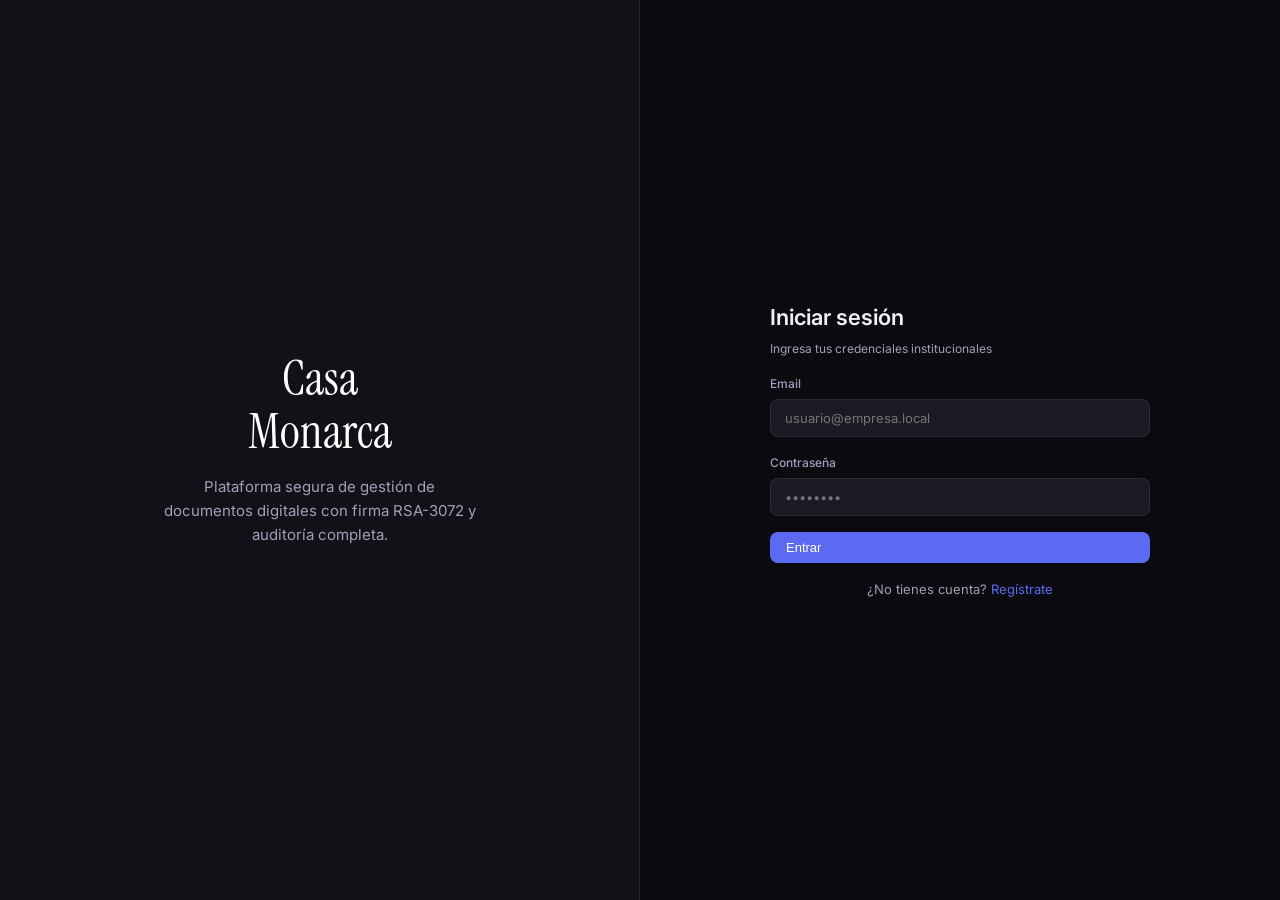
==== frontend/index.html @ 6facdf74 "Initial commit: Casa Monarca v2 MVP - PHP 8.2 + MySQL + Docker + RSA-3072" ====
<!DOCTYPE html>
<html lang="es">
<head>
  <meta charset="UTF-8" />
  <meta name="viewport" content="width=device-width, initial-scale=1.0" />
  <title>Casa Monarca — Acceso</title>
  <link rel="stylesheet" href="css/styles.css" />
</head>
<body>
<div class="auth-page">
  <!-- Branding -->
  <div class="auth-brand">
    <div class="auth-wordmark">Casa<br>Monarca</div>
    <p class="auth-tagline">Plataforma segura de gestión de documentos digitales con firma RSA-3072 y auditoría completa.</p>
  </div>

  <!-- Panel de formulario -->
  <div class="auth-form-panel">
    <!-- LOGIN -->
    <form class="auth-form" id="login-form">
      <div>
        <h2>Iniciar sesión</h2>
        <p class="text-muted text-sm">Ingresa tus credenciales institucionales</p>
      </div>
      <div class="form-group">
        <label class="form-label">Email</label>
        <input type="email" class="form-input" id="login-email" placeholder="usuario@empresa.local" required />
      </div>
      <div class="form-group">
        <label class="form-label">Contraseña</label>
        <input type="password" class="form-input" id="login-pass" placeholder="••••••••" required />
      </div>
      <button type="submit" class="btn btn-primary" id="login-btn">Entrar</button>
      <p class="auth-switch">¿No tienes cuenta? <a href="#" id="show-register">Regístrate</a></p>
    </form>

    <!-- REGISTER -->
    <form class="auth-form hidden" id="register-form">
      <div>
        <h2>Crear cuenta</h2>
        <p class="text-muted text-sm">Completa tus datos para registrarte</p>
      </div>
      <div class="form-group">
        <label class="form-label">Nombre completo</label>
        <input type="text" class="form-input" id="reg-nombre" placeholder="Tu nombre" required />
      </div>
      <div class="form-group">
        <label class="form-label">Email</label>
        <input type="email" class="form-input" id="reg-email" placeholder="usuario@empresa.local" required />
      </div>
      <div class="form-group">
        <label class="form-label">Contraseña (mínimo 8 caracteres)</label>
        <input type="password" class="form-input" id="reg-pass" placeholder="••••••••" minlength="8" required />
      </div>
      <button type="submit" class="btn btn-primary" id="register-btn">Registrarse</button>
      <p class="auth-switch">¿Ya tienes cuenta? <a href="#" id="show-login">Inicia sesión</a></p>
    </form>
  </div>
</div>

<div id="toast-container"></div>

<script type="module">
  import { auth, toast } from './js/api.js';

  // Redirigir si ya está autenticado
  auth.session().then(d => {
    if (d?.data?.usuario) window.location.href = 'dashboard.html';
  }).catch(() => {});

  const loginForm    = document.getElementById('login-form');
  const registerForm = document.getElementById('register-form');

  document.getElementById('show-register').addEventListener('click', e => {
    e.preventDefault(); loginForm.classList.add('hidden'); registerForm.classList.remove('hidden');
  });
  document.getElementById('show-login').addEventListener('click', e => {
    e.preventDefault(); registerForm.classList.add('hidden'); loginForm.classList.remove('hidden');
  });

  loginForm.addEventListener('submit', async e => {
    e.preventDefault();
    const btn = document.getElementById('login-btn');
    btn.disabled = true; btn.textContent = 'Ingresando...';
    try {
      await auth.login(
        document.getElementById('login-email').value,
        document.getElementById('login-pass').value
      );
      window.location.href = 'dashboard.html';
    } catch (err) {
      toast(err.message, 'error');
      btn.disabled = false; btn.textContent = 'Entrar';
    }
  });

  registerForm.addEventListener('submit', async e => {
    e.preventDefault();
    const btn = document.getElementById('register-btn');
    btn.disabled = true; btn.textContent = 'Registrando...';
    try {
      await auth.register(
        document.getElementById('reg-nombre').value,
        document.getElementById('reg-email').value,
        document.getElementById('reg-pass').value
      );
      toast('Cuenta creada. Puedes iniciar sesión.', 'success');
      registerForm.classList.add('hidden'); loginForm.classList.remove('hidden');
    } catch (err) {
      toast(err.message, 'error');
    } finally {
      btn.disabled = false; btn.textContent = 'Registrarse';
    }
  });
</script>
</body>
</html>
---- frontend/css/styles.css ----
/* Casa Monarca v2 - Estilos */
/* Paleta: ink-950, blanco, grises profesionales */

@import url('https://fonts.googleapis.com/css2?family=Inter:wght@300;400;500;600;700&family=Instrument+Serif:ital@0;1&display=swap');

:root {
  --ink-950:    #0a0a0f;
  --ink-900:    #111118;
  --ink-800:    #1a1a24;
  --ink-700:    #252535;
  --ink-600:    #3a3a50;
  --ink-400:    #6b6b8a;
  --ink-200:    #a0a0b8;
  --ink-100:    #d0d0e0;
  --ink-50:     #f0f0f8;
  --white:      #ffffff;
  --accent:     #5b6af0;
  --accent-h:   #4a59e0;
  --success:    #22c55e;
  --warning:    #f59e0b;
  --danger:     #ef4444;
  --border:     rgba(255,255,255,0.08);
  --radius:     8px;
  --radius-lg:  12px;
  --shadow:     0 4px 24px rgba(0,0,0,0.4);
}

*, *::before, *::after { box-sizing: border-box; margin: 0; padding: 0; }

body {
  font-family: 'Inter', sans-serif;
  background: var(--ink-950);
  color: var(--ink-50);
  font-size: 14px;
  line-height: 1.6;
  min-height: 100vh;
}

/* ─── UTILIDADES ─── */
.hidden { display: none !important; }
.flex   { display: flex; }
.gap-2  { gap: 8px; }
.gap-4  { gap: 16px; }
.ml-auto { margin-left: auto; }
.text-sm { font-size: 12px; }
.text-muted { color: var(--ink-200); }
.font-serif { font-family: 'Instrument Serif', serif; }

/* ─── BADGES / PILLS ─── */
.badge {
  display: inline-flex; align-items: center;
  padding: 2px 10px; border-radius: 999px;
  font-size: 11px; font-weight: 600; letter-spacing: 0.03em;
}
.badge-borrador  { background: rgba(107,107,138,0.2); color: var(--ink-200); }
.badge-emitido   { background: rgba(34,197,94,0.15);  color: var(--success); }
.badge-revocado  { background: rgba(239,68,68,0.15);   color: var(--danger); }
.badge-admin     { background: rgba(91,106,240,0.2);   color: var(--accent); }
.badge-supervisor{ background: rgba(245,158,11,0.2);   color: var(--warning); }
.badge-emisor    { background: rgba(34,197,94,0.15);   color: var(--success); }
.badge-verificador { background: rgba(107,107,138,0.2); color: var(--ink-200); }
.badge-consultor { background: rgba(107,107,138,0.1);  color: var(--ink-400); }

/* ─── BOTONES ─── */
.btn {
  display: inline-flex; align-items: center; gap: 6px;
  padding: 8px 16px; border-radius: var(--radius);
  font-size: 13px; font-weight: 500; cursor: pointer;
  border: none; transition: all 0.15s ease;
  text-decoration: none; white-space: nowrap;
}
.btn:disabled { opacity: 0.5; cursor: not-allowed; }
.btn-primary  { background: var(--accent); color: var(--white); }
.btn-primary:hover:not(:disabled) { background: var(--accent-h); }
.btn-ghost    { background: transparent; color: var(--ink-100); border: 1px solid var(--border); }
.btn-ghost:hover:not(:disabled) { background: var(--ink-800); }
.btn-danger   { background: rgba(239,68,68,0.15); color: var(--danger); border: 1px solid rgba(239,68,68,0.3); }
.btn-danger:hover:not(:disabled) { background: rgba(239,68,68,0.25); }
.btn-success  { background: rgba(34,197,94,0.15); color: var(--success); border: 1px solid rgba(34,197,94,0.3); }
.btn-sm { padding: 5px 10px; font-size: 12px; }

/* ─── FORMULARIOS ─── */
.form-group { display: flex; flex-direction: column; gap: 6px; }
.form-label { font-size: 12px; font-weight: 500; color: var(--ink-200); }
.form-input, .form-select, .form-textarea {
  background: var(--ink-800); border: 1px solid var(--border);
  border-radius: var(--radius); padding: 10px 14px;
  color: var(--ink-50); font-family: inherit; font-size: 13px;
  outline: none; transition: border-color 0.15s;
  width: 100%;
}
.form-input:focus, .form-select:focus, .form-textarea:focus {
  border-color: var(--accent);
}
.form-textarea { resize: vertical; min-height: 80px; }

/* ─── TARJETAS ─── */
.card {
  background: var(--ink-900); border: 1px solid var(--border);
  border-radius: var(--radius-lg); padding: 20px;
}

/* ─── TABLAS ─── */
.table-wrap { overflow-x: auto; }
table { width: 100%; border-collapse: collapse; }
thead th {
  padding: 10px 14px; text-align: left;
  font-size: 11px; font-weight: 600; letter-spacing: 0.06em;
  text-transform: uppercase; color: var(--ink-400);
  border-bottom: 1px solid var(--border);
}
tbody td {
  padding: 12px 14px; border-bottom: 1px solid rgba(255,255,255,0.04);
  font-size: 13px;
}
tbody tr:hover td { background: rgba(255,255,255,0.02); }

/* ─── MODALES ─── */
.modal-overlay {
  position: fixed; inset: 0; z-index: 100;
  background: rgba(0,0,0,0.7); backdrop-filter: blur(4px);
  display: flex; align-items: center; justify-content: center;
  padding: 20px;
}
.modal {
  background: var(--ink-900); border: 1px solid var(--border);
  border-radius: var(--radius-lg); padding: 28px;
  width: 100%; max-width: 520px; box-shadow: var(--shadow);
}
.modal-title { font-size: 18px; font-weight: 600; margin-bottom: 16px; }
.modal-actions { display: flex; gap: 10px; justify-content: flex-end; margin-top: 20px; }

/* ─── TOAST ─── */
#toast-container {
  position: fixed; bottom: 24px; right: 24px;
  z-index: 200; display: flex; flex-direction: column; gap: 8px;
}
.toast {
  padding: 12px 18px; border-radius: var(--radius);
  font-size: 13px; font-weight: 500; max-width: 360px;
  animation: slideIn 0.2s ease;
  box-shadow: var(--shadow);
}
.toast-success { background: var(--ink-800); border-left: 3px solid var(--success); color: var(--success); }
.toast-error   { background: var(--ink-800); border-left: 3px solid var(--danger);  color: var(--danger); }
.toast-info    { background: var(--ink-800); border-left: 3px solid var(--accent);  color: var(--accent); }
@keyframes slideIn { from { transform: translateX(20px); opacity: 0; } to { transform: translateX(0); opacity: 1; } }

/* ─── LOGIN PAGE ─── */
.auth-page {
  min-height: 100vh; display: grid; grid-template-columns: 1fr 1fr;
}
.auth-brand {
  background: var(--ink-900); border-right: 1px solid var(--border);
  display: flex; flex-direction: column; justify-content: center;
  align-items: center; padding: 60px; text-align: center;
}
.auth-wordmark {
  font-family: 'Instrument Serif', serif; font-size: 48px;
  color: var(--white); line-height: 1.1; margin-bottom: 16px;
}
.auth-tagline { color: var(--ink-200); font-size: 15px; max-width: 320px; }
.auth-form-panel {
  display: flex; flex-direction: column; justify-content: center;
  align-items: center; padding: 60px;
}
.auth-form {
  width: 100%; max-width: 380px; display: flex; flex-direction: column; gap: 16px;
}
.auth-form h2 { font-size: 22px; font-weight: 600; margin-bottom: 4px; }
.auth-switch { color: var(--ink-200); font-size: 13px; text-align: center; }
.auth-switch a { color: var(--accent); text-decoration: none; }
.auth-switch a:hover { text-decoration: underline; }

/* ─── DASHBOARD ─── */
.dashboard-layout {
  display: grid; grid-template-columns: 240px 1fr; min-height: 100vh;
}
.sidebar {
  background: var(--ink-900); border-right: 1px solid var(--border);
  display: flex; flex-direction: column; padding: 24px 0;
  position: sticky; top: 0; height: 100vh; overflow-y: auto;
}
.sidebar-logo {
  font-family: 'Instrument Serif', serif; font-size: 22px;
  color: var(--white); padding: 0 20px 24px; border-bottom: 1px solid var(--border);
}
.sidebar-logo span { color: var(--accent); }
.sidebar-nav { flex: 1; padding: 16px 0; }
.nav-item {
  display: flex; align-items: center; gap: 10px;
  padding: 10px 20px; cursor: pointer;
  color: var(--ink-200); font-size: 13px; font-weight: 500;
  transition: all 0.1s; border-left: 3px solid transparent;
}
.nav-item:hover { color: var(--white); background: rgba(255,255,255,0.04); }
.nav-item.active { color: var(--white); border-left-color: var(--accent); background: rgba(91,106,240,0.08); }
.sidebar-user {
  padding: 16px 20px; border-top: 1px solid var(--border);
  font-size: 12px; color: var(--ink-200);
}
.sidebar-user strong { display: block; color: var(--white); font-size: 13px; }

.main-content { padding: 32px; overflow-y: auto; }
.page-header { margin-bottom: 24px; }
.page-title { font-size: 24px; font-weight: 700; }
.page-subtitle { color: var(--ink-200); margin-top: 4px; }

/* Stats */
.stats-grid { display: grid; grid-template-columns: repeat(auto-fit, minmax(160px, 1fr)); gap: 16px; margin-bottom: 28px; }
.stat-card { background: var(--ink-900); border: 1px solid var(--border); border-radius: var(--radius-lg); padding: 20px; }
.stat-value { font-size: 32px; font-weight: 700; }
.stat-label { color: var(--ink-200); font-size: 12px; margin-top: 4px; }

/* Tabs */
.tab-section { display: none; }
.tab-section.active { display: block; }

/* Search bar */
.search-bar {
  background: var(--ink-800); border: 1px solid var(--border);
  border-radius: var(--radius); padding: 8px 14px;
  color: var(--ink-50); font-family: inherit; font-size: 13px;
  outline: none; width: 260px;
}
.search-bar:focus { border-color: var(--accent); }

/* ─── VERIFICAR PAGE ─── */
.verify-page {
  min-height: 100vh; display: flex; align-items: center;
  justify-content: center; padding: 40px;
}
.verify-card {
  background: var(--ink-900); border: 1px solid var(--border);
  border-radius: var(--radius-lg); padding: 40px;
  width: 100%; max-width: 560px;
}
.verify-result { margin-top: 24px; padding: 20px; border-radius: var(--radius); }
.verify-result.valid   { background: rgba(34,197,94,0.08); border: 1px solid rgba(34,197,94,0.2); }
.verify-result.invalid { background: rgba(239,68,68,0.08); border: 1px solid rgba(239,68,68,0.2); }

/* Responsive */
@media (max-width: 768px) {
  .auth-page { grid-template-columns: 1fr; }
  .auth-brand { display: none; }
  .dashboard-layout { grid-template-columns: 1fr; }
  .sidebar { height: auto; position: relative; }
}
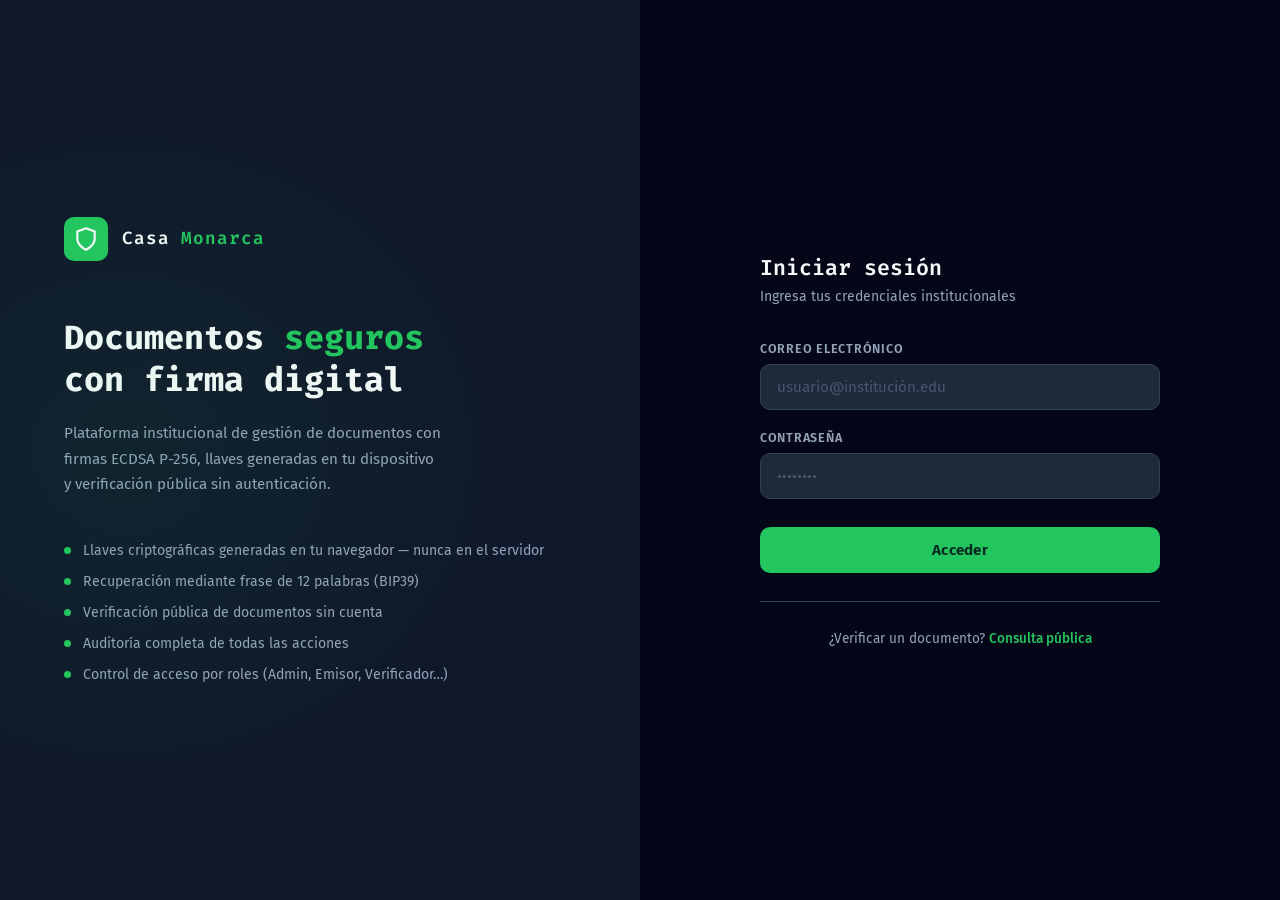
==== commit 188f24ce: "feat: Full Dark OLED platform UI with BIP39 key system integrated - index.html: redesigned login pag" ====
--- a/frontend/index.html
+++ b/frontend/index.html
@@ -1,117 +1,175 @@
 <!DOCTYPE html>
 <html lang="es">
 <head>
-  <meta charset="UTF-8" />
-  <meta name="viewport" content="width=device-width, initial-scale=1.0" />
+  <meta charset="UTF-8">
+  <meta name="viewport" content="width=device-width, initial-scale=1.0">
   <title>Casa Monarca — Acceso</title>
-  <link rel="stylesheet" href="css/styles.css" />
+  <link rel="preconnect" href="https://fonts.googleapis.com">
+  <link href="https://fonts.googleapis.com/css2?family=Fira+Code:wght@400;500;600;700&family=Fira+Sans:wght@300;400;500;600;700&display=swap" rel="stylesheet">
+  <style>
+    *, *::before, *::after { box-sizing: border-box; margin: 0; padding: 0; }
+    :root {
+      --bg:      #020617;
+      --surface: #0F172A;
+      --card:    #1E293B;
+      --border:  #334155;
+      --green:   #22C55E;
+      --green-d: #16A34A;
+      --text:    #F8FAFC;
+      --muted:   #94A3B8;
+      --ff-head: 'Fira Code', monospace;
+      --ff-body: 'Fira Sans', sans-serif;
+    }
+    body {
+      background: var(--bg);
+      color: var(--text);
+      font-family: var(--ff-body);
+      min-height: 100vh;
+      display: grid;
+      grid-template-columns: 1fr 1fr;
+    }
+    .left {
+      background: var(--surface);
+      display: flex;
+      flex-direction: column;
+      justify-content: center;
+      padding: 64px;
+      position: relative;
+      overflow: hidden;
+    }
+    .left::before {
+      content: '';
+      position: absolute;
+      inset: 0;
+      background: radial-gradient(ellipse at 20% 50%, rgba(34,197,94,0.08) 0%, transparent 60%);
+      pointer-events: none;
+    }
+    .brand { display: flex; align-items: center; gap: 14px; margin-bottom: 56px; }
+    .brand-icon {
+      width: 44px; height: 44px;
+      background: var(--green); border-radius: 10px;
+      display: flex; align-items: center; justify-content: center;
+    }
+    .brand-icon svg { width: 26px; height: 26px; color: white; }
+    .brand-name { font-family: var(--ff-head); font-size: 1.1rem; font-weight: 600; letter-spacing: 0.05em; }
+    .brand-name span { color: var(--green); }
+    .hero-title { font-family: var(--ff-head); font-size: 2.1rem; font-weight: 700; line-height: 1.25; margin-bottom: 20px; }
+    .hero-title span { color: var(--green); }
+    .hero-desc { color: var(--muted); font-size: 0.95rem; line-height: 1.7; max-width: 380px; margin-bottom: 44px; }
+    .features { display: flex; flex-direction: column; gap: 14px; }
+    .feature { display: flex; align-items: center; gap: 12px; font-size: 0.88rem; color: var(--muted); }
+    .feature-dot { width: 7px; height: 7px; background: var(--green); border-radius: 50%; flex-shrink: 0; }
+
+    .right { display: flex; align-items: center; justify-content: center; padding: 48px 64px; }
+    .form-card { width: 100%; max-width: 400px; }
+    .form-title { font-family: var(--ff-head); font-size: 1.35rem; font-weight: 600; margin-bottom: 6px; }
+    .form-subtitle { color: var(--muted); font-size: 0.88rem; margin-bottom: 36px; }
+
+    .field { margin-bottom: 20px; }
+    label { display: block; font-size: 0.78rem; font-weight: 600; color: var(--muted); margin-bottom: 8px; letter-spacing: 0.06em; text-transform: uppercase; }
+    input[type="email"], input[type="password"] {
+      width: 100%; background: var(--card); border: 1px solid var(--border);
+      border-radius: 10px; padding: 13px 16px; color: var(--text);
+      font-family: var(--ff-body); font-size: 0.95rem;
+      transition: border-color 0.2s, box-shadow 0.2s; outline: none;
+    }
+    input:focus { border-color: var(--green); box-shadow: 0 0 0 3px rgba(34,197,94,0.15); }
+    input::placeholder { color: #475569; }
+
+    .btn-login {
+      width: 100%; background: var(--green); color: #022c22;
+      border: none; border-radius: 10px; padding: 14px;
+      font-family: var(--ff-body); font-size: 0.95rem; font-weight: 700;
+      cursor: pointer; transition: background 0.2s, transform 0.1s;
+      margin-top: 8px; letter-spacing: 0.02em;
+    }
+    .btn-login:hover { background: var(--green-d); }
+    .btn-login:active { transform: scale(0.99); }
+    .btn-login:disabled { opacity: 0.5; cursor: not-allowed; }
+
+    .error-msg {
+      background: rgba(239,68,68,0.1); border: 1px solid rgba(239,68,68,0.3);
+      color: #FCA5A5; border-radius: 8px; padding: 11px 14px;
+      font-size: 0.88rem; margin-bottom: 16px; display: none;
+    }
+    hr { border: none; border-top: 1px solid var(--border); margin: 28px 0; }
+    .verify-link { text-align: center; font-size: 0.85rem; color: var(--muted); }
+    .verify-link a { color: var(--green); text-decoration: none; font-weight: 500; }
+    .verify-link a:hover { text-decoration: underline; }
+
+    .spinner { display: inline-block; width: 14px; height: 14px; border: 2px solid rgba(0,0,0,0.2); border-top-color: #022c22; border-radius: 50%; animation: spin 0.6s linear infinite; vertical-align: middle; margin-right: 6px; }
+    @keyframes spin { to { transform: rotate(360deg); } }
+
+    @media (max-width: 768px) {
+      body { grid-template-columns: 1fr; }
+      .left { display: none; }
+      .right { padding: 32px 24px; }
+    }
+  </style>
 </head>
 <body>
-<div class="auth-page">
-  <!-- Branding -->
-  <div class="auth-brand">
-    <div class="auth-wordmark">Casa<br>Monarca</div>
-    <p class="auth-tagline">Plataforma segura de gestión de documentos digitales con firma RSA-3072 y auditoría completa.</p>
+<div class="left">
+  <div class="brand">
+    <div class="brand-icon">
+      <svg viewBox="0 0 24 24" fill="none" stroke="currentColor" stroke-width="2" stroke-linecap="round" stroke-linejoin="round"><path d="M12 22s8-4 8-10V5l-8-3-8 3v7c0 6 8 10 8 10z"/></svg>
+    </div>
+    <div class="brand-name">Casa <span>Monarca</span></div>
   </div>
-
-  <!-- Panel de formulario -->
-  <div class="auth-form-panel">
-    <!-- LOGIN -->
-    <form class="auth-form" id="login-form">
-      <div>
-        <h2>Iniciar sesión</h2>
-        <p class="text-muted text-sm">Ingresa tus credenciales institucionales</p>
-      </div>
-      <div class="form-group">
-        <label class="form-label">Email</label>
-        <input type="email" class="form-input" id="login-email" placeholder="usuario@empresa.local" required />
-      </div>
-      <div class="form-group">
-        <label class="form-label">Contraseña</label>
-        <input type="password" class="form-input" id="login-pass" placeholder="••••••••" required />
-      </div>
-      <button type="submit" class="btn btn-primary" id="login-btn">Entrar</button>
-      <p class="auth-switch">¿No tienes cuenta? <a href="#" id="show-register">Regístrate</a></p>
-    </form>
-
-    <!-- REGISTER -->
-    <form class="auth-form hidden" id="register-form">
-      <div>
-        <h2>Crear cuenta</h2>
-        <p class="text-muted text-sm">Completa tus datos para registrarte</p>
-      </div>
-      <div class="form-group">
-        <label class="form-label">Nombre completo</label>
-        <input type="text" class="form-input" id="reg-nombre" placeholder="Tu nombre" required />
-      </div>
-      <div class="form-group">
-        <label class="form-label">Email</label>
-        <input type="email" class="form-input" id="reg-email" placeholder="usuario@empresa.local" required />
-      </div>
-      <div class="form-group">
-        <label class="form-label">Contraseña (mínimo 8 caracteres)</label>
-        <input type="password" class="form-input" id="reg-pass" placeholder="••••••••" minlength="8" required />
-      </div>
-      <button type="submit" class="btn btn-primary" id="register-btn">Registrarse</button>
-      <p class="auth-switch">¿Ya tienes cuenta? <a href="#" id="show-login">Inicia sesión</a></p>
-    </form>
+  <h1 class="hero-title">Documentos <span>seguros</span><br>con firma digital</h1>
+  <p class="hero-desc">Plataforma institucional de gestión de documentos con firmas ECDSA P-256, llaves generadas en tu dispositivo y verificación pública sin autenticación.</p>
+  <div class="features">
+    <div class="feature"><div class="feature-dot"></div><span>Llaves criptográficas generadas en tu navegador — nunca en el servidor</span></div>
+    <div class="feature"><div class="feature-dot"></div><span>Recuperación mediante frase de 12 palabras (BIP39)</span></div>
+    <div class="feature"><div class="feature-dot"></div><span>Verificación pública de documentos sin cuenta</span></div>
+    <div class="feature"><div class="feature-dot"></div><span>Auditoría completa de todas las acciones</span></div>
+    <div class="feature"><div class="feature-dot"></div><span>Control de acceso por roles (Admin, Emisor, Verificador…)</span></div>
   </div>
 </div>
 
-<div id="toast-container"></div>
+<div class="right">
+  <div class="form-card">
+    <h2 class="form-title">Iniciar sesión</h2>
+    <p class="form-subtitle">Ingresa tus credenciales institucionales</p>
+    <div class="error-msg" id="error-msg"></div>
+    <form id="login-form" onsubmit="handleLogin(event)">
+      <div class="field">
+        <label for="email">Correo electrónico</label>
+        <input type="email" id="email" placeholder="usuario@institución.edu" autocomplete="email" required>
+      </div>
+      <div class="field">
+        <label for="password">Contraseña</label>
+        <input type="password" id="password" placeholder="••••••••" autocomplete="current-password" required>
+      </div>
+      <button type="submit" class="btn-login" id="btn-login">Acceder</button>
+    </form>
+    <hr>
+    <p class="verify-link">¿Verificar un documento? <a href="verificar.html">Consulta pública</a></p>
+  </div>
+</div>
 
 <script type="module">
-  import { auth, toast } from './js/api.js';
+  import { auth } from './js/api.js';
+  auth.session().then(() => { window.location.href = 'dashboard.html'; }).catch(() => {});
 
-  // Redirigir si ya está autenticado
-  auth.session().then(d => {
-    if (d?.data?.usuario) window.location.href = 'dashboard.html';
-  }).catch(() => {});
-
-  const loginForm    = document.getElementById('login-form');
-  const registerForm = document.getElementById('register-form');
-
-  document.getElementById('show-register').addEventListener('click', e => {
-    e.preventDefault(); loginForm.classList.add('hidden'); registerForm.classList.remove('hidden');
-  });
-  document.getElementById('show-login').addEventListener('click', e => {
-    e.preventDefault(); registerForm.classList.add('hidden'); loginForm.classList.remove('hidden');
-  });
-
-  loginForm.addEventListener('submit', async e => {
+  window.handleLogin = async (e) => {
     e.preventDefault();
-    const btn = document.getElementById('login-btn');
-    btn.disabled = true; btn.textContent = 'Ingresando...';
+    const email = document.getElementById('email').value;
+    const password = document.getElementById('password').value;
+    const btn = document.getElementById('btn-login');
+    const errEl = document.getElementById('error-msg');
+    errEl.style.display = 'none';
+    btn.disabled = true;
+    btn.innerHTML = '<span class="spinner"></span>Verificando...';
     try {
-      await auth.login(
-        document.getElementById('login-email').value,
-        document.getElementById('login-pass').value
-      );
+      await auth.login(email, password);
       window.location.href = 'dashboard.html';
     } catch (err) {
-      toast(err.message, 'error');
-      btn.disabled = false; btn.textContent = 'Entrar';
+      errEl.textContent = err.message || 'Credenciales incorrectas';
+      errEl.style.display = 'block';
+      btn.disabled = false;
+      btn.textContent = 'Acceder';
     }
-  });
-
-  registerForm.addEventListener('submit', async e => {
-    e.preventDefault();
-    const btn = document.getElementById('register-btn');
-    btn.disabled = true; btn.textContent = 'Registrando...';
-    try {
-      await auth.register(
-        document.getElementById('reg-nombre').value,
-        document.getElementById('reg-email').value,
-        document.getElementById('reg-pass').value
-      );
-      toast('Cuenta creada. Puedes iniciar sesión.', 'success');
-      registerForm.classList.add('hidden'); loginForm.classList.remove('hidden');
-    } catch (err) {
-      toast(err.message, 'error');
-    } finally {
-      btn.disabled = false; btn.textContent = 'Registrarse';
-    }
-  });
+  };
 </script>
 </body>
 </html>
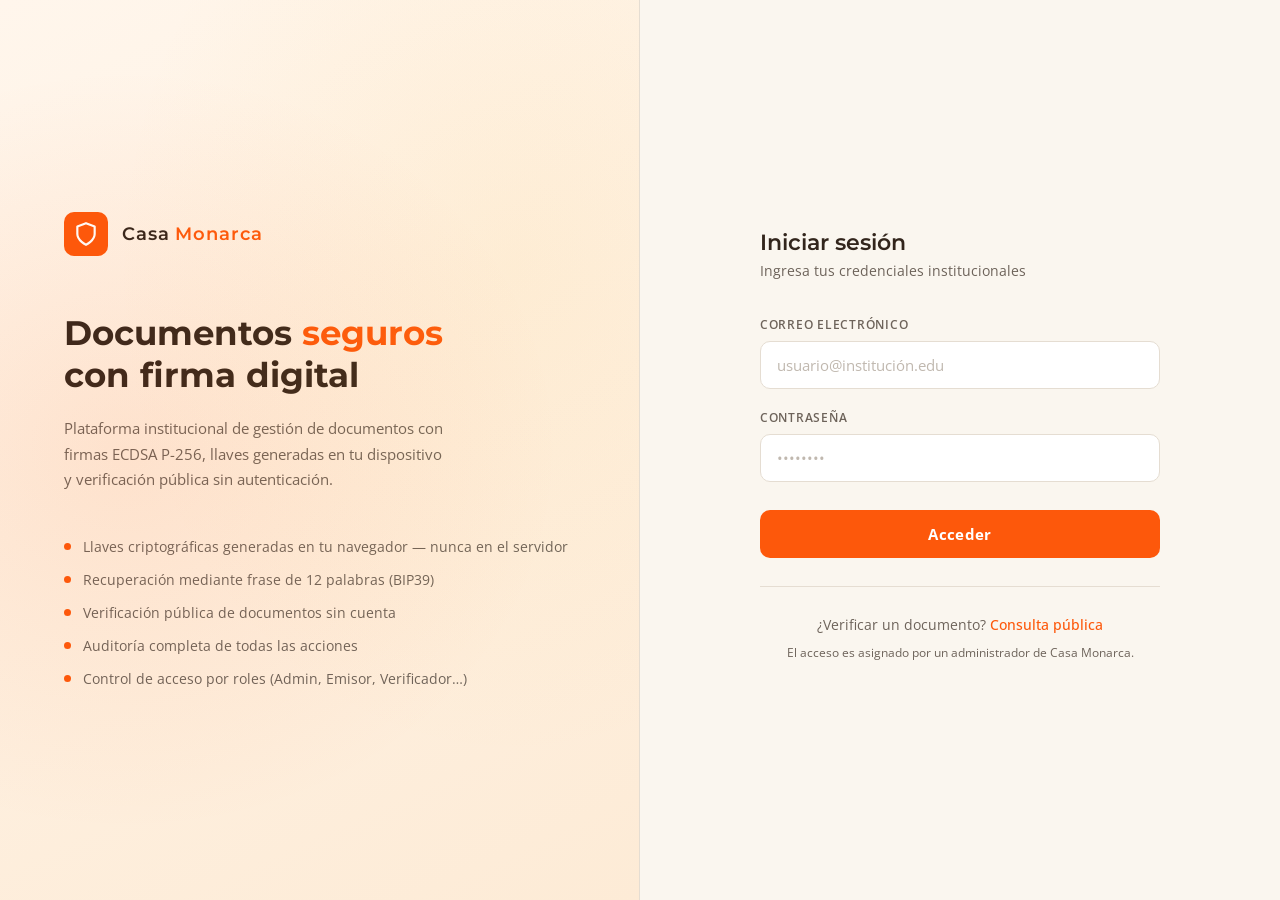
==== commit 1b412ac8: "feat: firmas múltiples secuenciales + remove Solicitar acceso - Multi-firma con orden estricto: tabl" ====
--- a/frontend/index.html
+++ b/frontend/index.html
@@ -5,20 +5,29 @@
   <meta name="viewport" content="width=device-width, initial-scale=1.0">
   <title>Casa Monarca — Acceso</title>
   <link rel="preconnect" href="https://fonts.googleapis.com">
-  <link href="https://fonts.googleapis.com/css2?family=Fira+Code:wght@400;500;600;700&family=Fira+Sans:wght@300;400;500;600;700&display=swap" rel="stylesheet">
+  <link href="https://fonts.googleapis.com/css2?family=Montserrat:wght@400;500;600;700;800&family=Open+Sans:wght@300;400;500;600;700&display=swap" rel="stylesheet">
   <style>
     *, *::before, *::after { box-sizing: border-box; margin: 0; padding: 0; }
     :root {
-      --bg:      #020617;
-      --surface: #0F172A;
-      --card:    #1E293B;
-      --border:  #334155;
-      --green:   #22C55E;
-      --green-d: #16A34A;
-      --text:    #F8FAFC;
-      --muted:   #94A3B8;
-      --ff-head: 'Fira Code', monospace;
-      --ff-body: 'Fira Sans', sans-serif;
+      /* Paleta Casa Monarca (extraída del tema oficial casamonarca.org.mx) */
+      --orange:   #fd580b;   /* brand monarca */
+      --orange-d: #e44b04;
+      --amber:    #fbb122;
+
+      /* Aliases para mantener compatibilidad con resto del código */
+      --green:   var(--orange);
+      --green-d: var(--orange-d);
+
+      --bg:      #faf6ef;   /* cream/cálido */
+      --surface: #ffffff;   /* panel del hero */
+      --card:    #ffffff;   /* inputs */
+      --card-2:  #fbf6ee;
+      --border:  #e5ddd2;
+      --text:    #32251c;   /* café cálido (no negro puro) */
+      --muted:   #6d635a;
+
+      --ff-head: 'Montserrat', sans-serif;
+      --ff-body: 'Open Sans', sans-serif;
     }
     body {
       background: var(--bg);
@@ -28,20 +37,24 @@
       display: grid;
       grid-template-columns: 1fr 1fr;
     }
+    body { background: var(--bg); }
     .left {
-      background: var(--surface);
+      background: linear-gradient(155deg, #fff6ec 0%, #fdebd6 100%);
       display: flex;
       flex-direction: column;
       justify-content: center;
       padding: 64px;
       position: relative;
       overflow: hidden;
+      border-right: 1px solid var(--border);
     }
     .left::before {
       content: '';
       position: absolute;
       inset: 0;
-      background: radial-gradient(ellipse at 20% 50%, rgba(34,197,94,0.08) 0%, transparent 60%);
+      background:
+        radial-gradient(ellipse at 20% 50%, rgba(253,88,11,0.10) 0%, transparent 60%),
+        radial-gradient(ellipse at 80% 30%, rgba(251,177,34,0.08) 0%, transparent 55%);
       pointer-events: none;
     }
     .brand { display: flex; align-items: center; gap: 14px; margin-bottom: 56px; }
@@ -73,11 +86,11 @@
       font-family: var(--ff-body); font-size: 0.95rem;
       transition: border-color 0.2s, box-shadow 0.2s; outline: none;
     }
-    input:focus { border-color: var(--green); box-shadow: 0 0 0 3px rgba(34,197,94,0.15); }
-    input::placeholder { color: #475569; }
+    input:focus { border-color: var(--green); box-shadow: 0 0 0 3px rgba(253,88,11,0.18); }
+    input::placeholder { color: #c0b8af; }
 
     .btn-login {
-      width: 100%; background: var(--green); color: #022c22;
+      width: 100%; background: var(--green); color: #ffffff;
       border: none; border-radius: 10px; padding: 14px;
       font-family: var(--ff-body); font-size: 0.95rem; font-weight: 700;
       cursor: pointer; transition: background 0.2s, transform 0.1s;
@@ -88,16 +101,16 @@
     .btn-login:disabled { opacity: 0.5; cursor: not-allowed; }
 
     .error-msg {
-      background: rgba(239,68,68,0.1); border: 1px solid rgba(239,68,68,0.3);
-      color: #FCA5A5; border-radius: 8px; padding: 11px 14px;
+      background: rgba(217,38,38,0.08); border: 1px solid rgba(217,38,38,0.30);
+      color: #9c1c1c; border-radius: 8px; padding: 11px 14px;
       font-size: 0.88rem; margin-bottom: 16px; display: none;
     }
     hr { border: none; border-top: 1px solid var(--border); margin: 28px 0; }
-    .verify-link { text-align: center; font-size: 0.85rem; color: var(--muted); }
+    .verify-link { text-align: center; font-size: 0.85rem; color: var(--muted); margin-bottom: 10px; }
     .verify-link a { color: var(--green); text-decoration: none; font-weight: 500; }
     .verify-link a:hover { text-decoration: underline; }
 
-    .spinner { display: inline-block; width: 14px; height: 14px; border: 2px solid rgba(0,0,0,0.2); border-top-color: #022c22; border-radius: 50%; animation: spin 0.6s linear infinite; vertical-align: middle; margin-right: 6px; }
+    .spinner { display: inline-block; width: 14px; height: 14px; border: 2px solid rgba(0,0,0,0.2); border-top-color: #ffffff; border-radius: 50%; animation: spin 0.6s linear infinite; vertical-align: middle; margin-right: 6px; }
     @keyframes spin { to { transform: rotate(360deg); } }
 
     @media (max-width: 768px) {
@@ -144,6 +157,7 @@
     </form>
     <hr>
     <p class="verify-link">¿Verificar un documento? <a href="verificar.html">Consulta pública</a></p>
+    <p class="verify-link" style="color:var(--muted);font-size:0.78rem">El acceso es asignado por un administrador de Casa Monarca.</p>
   </div>
 </div>
 
